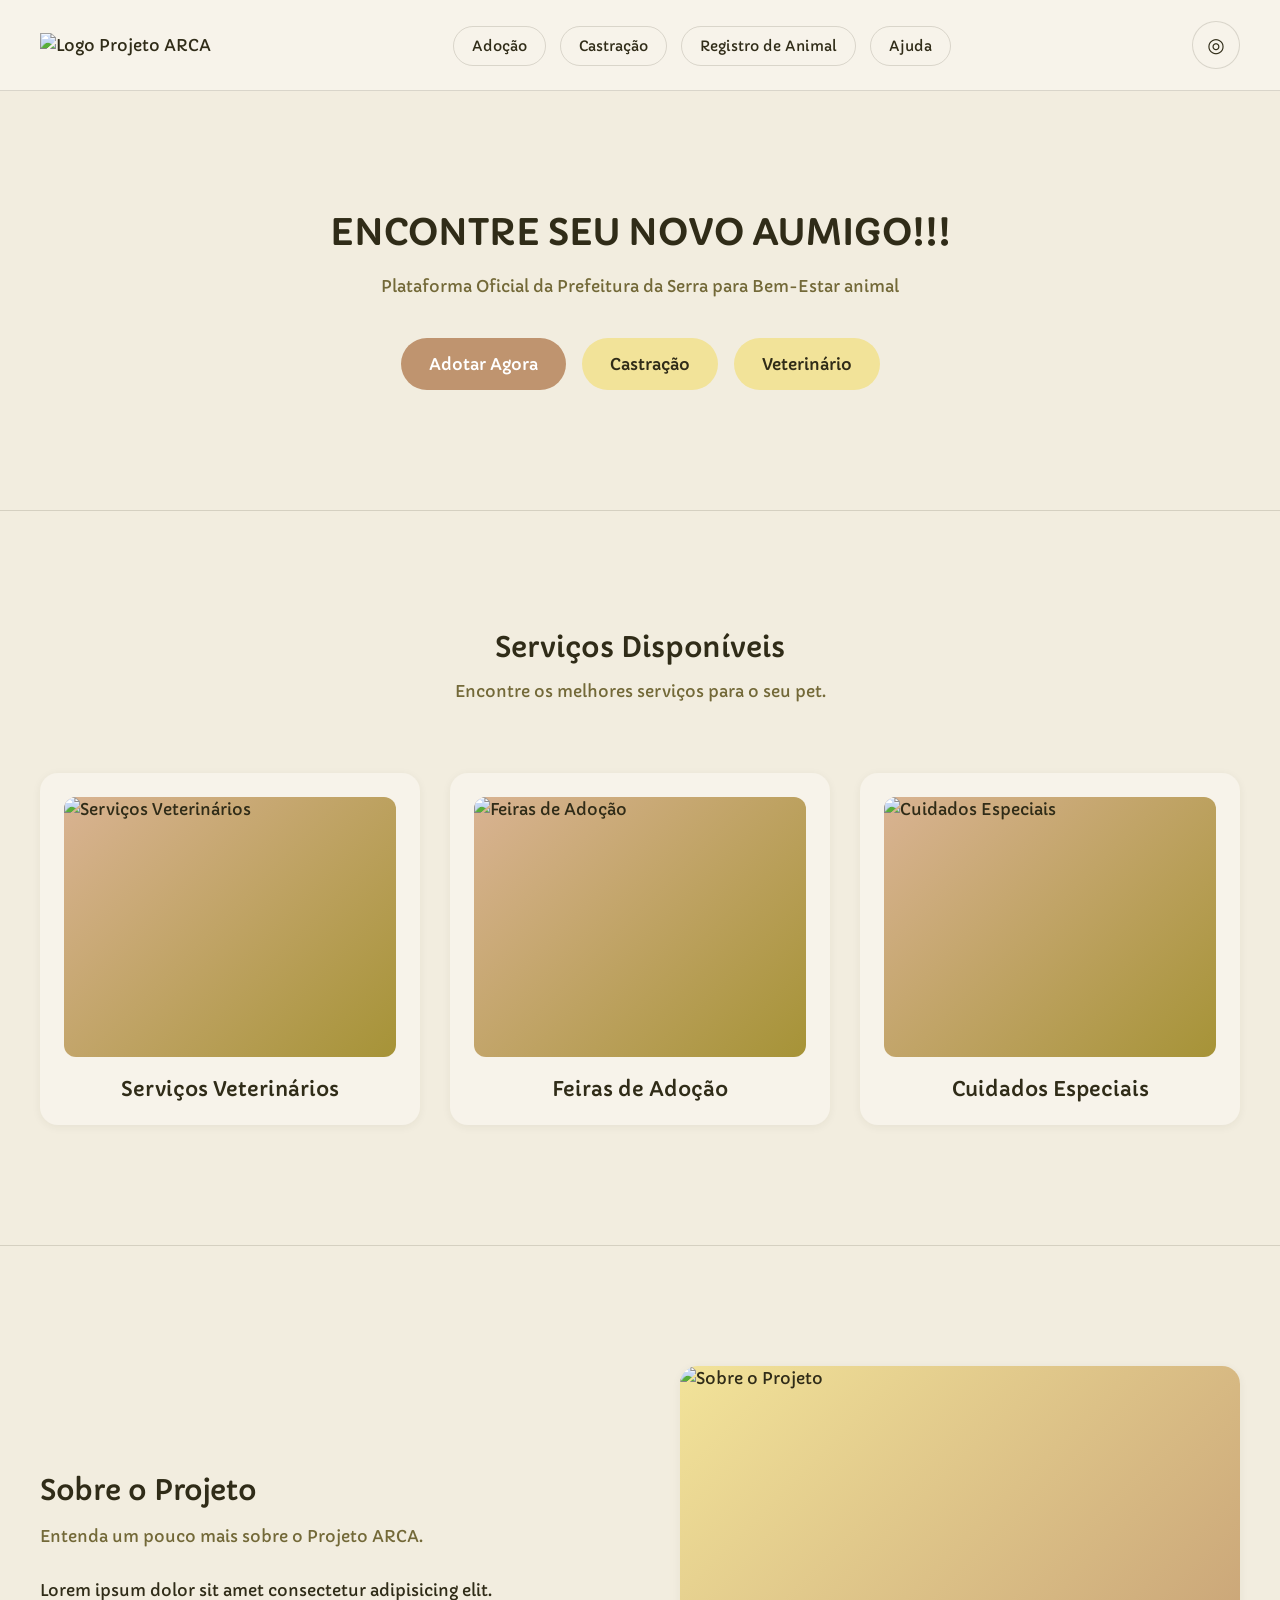
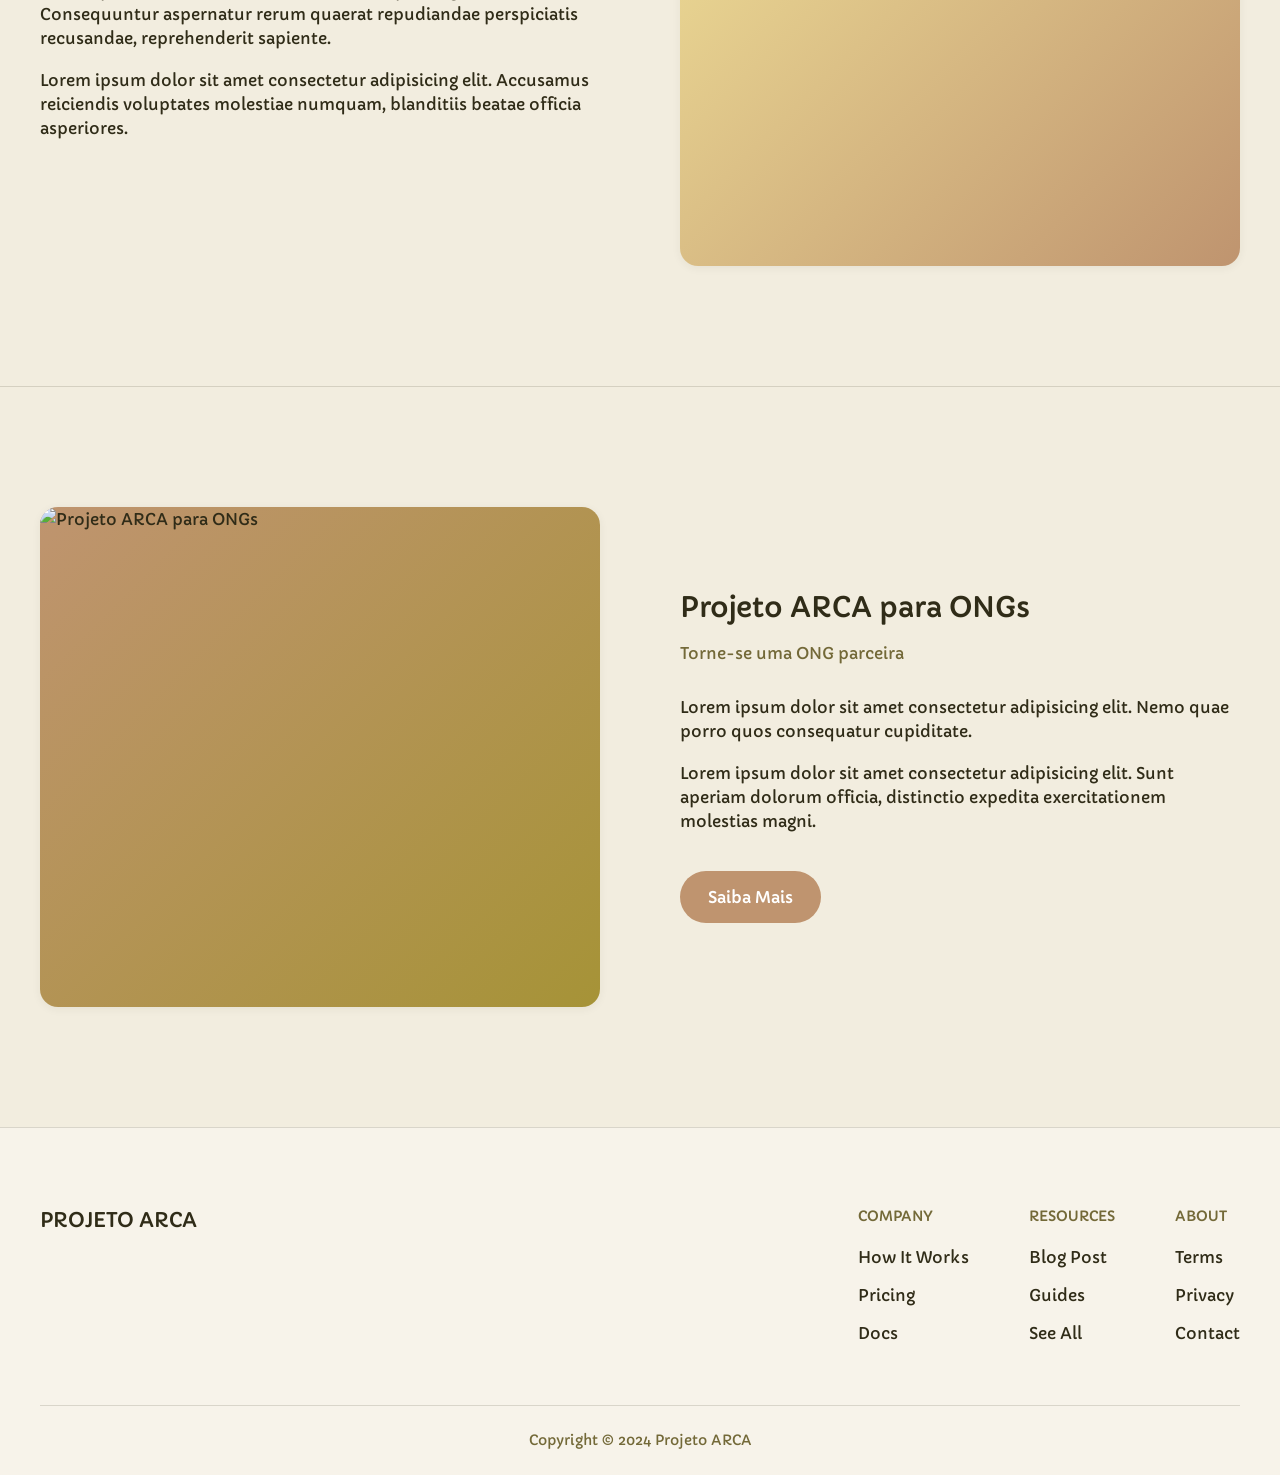
==== index.html @ 870c6969 "style: mudança na seção hero, alterando a altura e adicionando um baground-image." ====
<!DOCTYPE html> 
<html lang="pt-BR">
<head>
    <meta charset="UTF-8">
    <meta name="viewport" content="width=device-width, initial-scale=1.0">
    <title>Projeto ARCA</title>

    <!-- GLOBAL -->
    <link rel="stylesheet" href="style/colors.css">
    <link rel="stylesheet" href="style/fonts.css">
    <link rel="stylesheet" href="style/global.css">

    <!-- PAGES -->
    <link rel="stylesheet" href="style/pages/loader.css">
    <link rel="stylesheet" href="style/pages/home.css">

    <!-- COMPONENTS -->
    <link rel="stylesheet" href="style/components/header.css">
    <link rel="stylesheet" href="style/components/footer.css">
</head>
<body>

    <!-- LOADING -->
    <div id="loader">
        <h3 class="h2-loader">PROJETO ARCA</h3>
    </div>

    <!-- MAIN CONTENT -->
    <div id="home-content" style="display: none;">

        <header class="header">
            <div class="container">

                <div class="header-content">

                    <a href="#" class="header-logo">
                        <img src="https://picsum.photos/300/200" alt="Logo Projeto ARCA">
                    </a>

                    <nav class="header-nav">
                        <ul>
                            <li><a href="#">Adoção</a></li>
                            <li><a href="#">Castração</a></li>
                            <li><a href="./pages/register.html">Registro de Animal</a></li>
                            <li><a href="#">Ajuda</a></li>
                        </ul>
                    </nav>

                    <button class="header-profile">
                        <span>◎</span>
                    </button>

                </div>

            </div>
        </header>

        <section class="hero-section">
            <div class="container">

                <div class="hero-content">

                    <h1>ENCONTRE SEU NOVO AUMIGO!!!</h1>

                    <p>
                        Plataforma Oficial da Prefeitura da Serra para Bem-Estar animal
                    </p>

                    <div class="hero-buttons">
                        <button class="btn">
                            Adotar Agora
                        </button>

                        <button class="btn btn-secondary">
                            Castração
                        </button>

                        <button class="btn btn-secondary">
                            Veterinário
                        </button>
                    </div>

                </div>

            </div>
        </section>

        <section class="services-section">
            <div class="container">

                <div class="section-title">
                    <h2>Serviços Disponíveis</h2>
                    <p>Encontre os melhores serviços para o seu pet.</p>
                </div>

                <div class="services-grid">

                    <article class="service-card">
                        <img class="service-image" src="https://picsum.photos/200/300" alt="Serviços Veterinários">
                        <h3>Serviços Veterinários</h3>
                    </article>

                    <article class="service-card">
                        <img class="service-image" src="https://picsum.photos/200/300" alt="Feiras de Adoção">
                        <h3>Feiras de Adoção</h3>
                    </article>

                    <article class="service-card">
                        <img class="service-image" src="https://picsum.photos/200/300" alt="Cuidados Especiais">
                        <h3>Cuidados Especiais</h3>
                    </article>

                </div>

            </div>
        </section>

        <section class="about-section">
            <div class="container">

                <div class="about-content">

                    <div class="about-text">
                        <h2>Sobre o Projeto</h2>

                        <p class="text-muted">
                            Entenda um pouco mais sobre o Projeto ARCA.
                        </p>

                        <p>
                            Lorem ipsum dolor sit amet consectetur adipisicing elit.
                            Consequuntur aspernatur rerum quaerat repudiandae
                            perspiciatis recusandae, reprehenderit sapiente.
                        </p>

                        <p>
                            Lorem ipsum dolor sit amet consectetur adipisicing elit.
                            Accusamus reiciendis voluptates molestiae numquam,
                            blanditiis beatae officia asperiores.
                        </p>
                    </div>

                    <img class="about-image" src="https://picsum.photos/200/300" alt="Sobre o Projeto">

                </div>

            </div>
        </section>

        <section class="ong-section">
            <div class="container">

                <div class="ong-content">

                    <img class="ong-image" src="https://picsum.photos/200/300" alt="Projeto ARCA para ONGs">

                    <div class="ong-text">

                        <h2>Projeto ARCA para ONGs</h2>

                        <p class="text-muted">
                            Torne-se uma ONG parceira
                        </p>

                        <p>
                            Lorem ipsum dolor sit amet consectetur adipisicing elit.
                            Nemo quae porro quos consequatur cupiditate.
                        </p>

                        <p>
                            Lorem ipsum dolor sit amet consectetur adipisicing elit.
                            Sunt aperiam dolorum officia, distinctio expedita
                            exercitationem molestias magni.
                        </p>

                        <button class="btn">
                            Saiba Mais
                        </button>

                    </div>

                </div>

            </div>
        </section>

        <footer class="footer">
            <div class="container">

                <div class="footer-content">

                    <div class="footer-brand">
                        <h3>PROJETO ARCA</h3>
                    </div>

                    <div class="footer-links">

                        <div class="footer-column">
                            <h4>COMPANY</h4>

                            <ul>
                                <li><a href="#">How It Works</a></li>
                                <li><a href="#">Pricing</a></li>
                                <li><a href="#">Docs</a></li>
                            </ul>
                        </div>

                        <div class="footer-column">
                            <h4>RESOURCES</h4>

                            <ul>
                                <li><a href="#">Blog Post</a></li>
                                <li><a href="#">Guides</a></li>
                                <li><a href="#">See All</a></li>
                            </ul>
                        </div>

                        <div class="footer-column">
                            <h4>ABOUT</h4>

                            <ul>
                                <li><a href="#">Terms</a></li>
                                <li><a href="#">Privacy</a></li>
                                <li><a href="#">Contact</a></li>
                            </ul>
                        </div>

                    </div>

                </div>

                <div class="footer-bottom">
                    <p>Copyright © 2024 Projeto ARCA</p>
                </div>

            </div>
        </footer>

    </div>

    <script src="script/components/loader.js"></script>

</body>
</html>
---- style/colors.css ----
:root {
    /* =========================
       PALETA PRINCIPAL
    ========================= */
    --color-bg: #F2EDDF;
    --color-surface: #F7F3EA;

    --color-text: #302C18;
    --color-text-muted: #736938;
    --color-text-subtle: #8E8452;

    --color-accent: #BF946F;
    --color-accent-light: #D9B392;
    --color-accent-dark: #9C7654;
    --color-accent-super-light: #f8f8f8;

    --color-stylization: #736938;
    --color-component: #F2E399;
    --color-confirm: #A69337;

    /* =========================
       BORDAS
    ========================= */
    --color-border: rgba(48, 44, 24, 0.15);
    --color-border-light: rgba(48, 44, 24, 0.08);

    /* =========================
       ESTADOS
    ========================= */
    --color-success: #81C784;
    --color-warning: #D6C46A;
    --color-error: #E57373;

    /* =========================
       OVERLAY
    ========================= */
    --color-overlay: rgba(0, 0, 0, 0.45);

    /* =========================
       SOMBRAS
    ========================= */
    --shadow-sm: 0 2px 10px rgba(48, 44, 24, 0.06);
    --shadow-md: 0 6px 20px rgba(48, 44, 24, 0.10);

    /* =========================
       RADIUS
    ========================= */
    --radius-sm: 8px;
    --radius-md: 12px;
    --radius-lg: 18px;
    --radius-full: 999px;
}
---- style/fonts.css ----
/* =========================
   IMPORTAÇÃO DE FONTES
========================= */
@import url('https://fonts.googleapis.com/css2?family=Capriola&display=swap');

/* =========================
   VARIÁVEIS DE FONTE
========================= */
:root {
    --font-primary: 'Capriola', system-ui, -apple-system, sans-serif;

    --font-size-xs: 12px;
    --font-size-sm: 14px;
    --font-size-md: 16px;
    --font-size-lg: 20px;
    --font-size-xl: 28px;
    --font-size-xxl: 36px;

    --font-weight-regular: 400;
    --font-weight-medium: 500;
    --font-weight-bold: 600;

    --line-height-base: 1.5;
    --line-height-tight: 1.2;
}

/* =========================
   BASE
========================= */
body {
    font-family: var(--font-primary);
    font-size: var(--font-size-md);
    line-height: var(--line-height-base);
    color: var(--color-text);
}

/* =========================
   HEADINGS
========================= */
h1,
h2,
h3,
h4,
h5,
h6 {
    line-height: var(--line-height-tight);
    color: var(--color-text);
}

h1 {
    font-size: var(--font-size-xxl);
    font-weight: var(--font-weight-bold);
}

h2 {
    font-size: var(--font-size-xl);
    font-weight: var(--font-weight-medium);
}

h3 {
    font-size: var(--font-size-lg);
    font-weight: var(--font-weight-medium);
}

h4,
h5,
h6 {
    font-size: var(--font-size-md);
    font-weight: var(--font-weight-medium);
}

/* =========================
   TEXTO
========================= */
p {
    font-size: var(--font-size-md);
    color: var(--color-text);
}

small {
    font-size: var(--font-size-xs);
    color: var(--color-text-muted);
}

/* =========================
   UTILITÁRIOS
========================= */
.text-xs {
    font-size: var(--font-size-xs);
}

.text-sm {
    font-size: var(--font-size-sm);
}

.text-md {
    font-size: var(--font-size-md);
}

.text-lg {
    font-size: var(--font-size-lg);
}

.text-xl {
    font-size: var(--font-size-xl);
}

.text-xxl {
    font-size: var(--font-size-xxl);
}

.text-regular {
    font-weight: var(--font-weight-regular);
}

.text-medium {
    font-weight: var(--font-weight-medium);
}

.text-bold {
    font-weight: var(--font-weight-bold);
}

.text-center {
    text-align: center;
}

.text-muted {
    color: var(--color-text-muted);
}

.text-accent {
    color: var(--color-accent);
}
---- style/global.css ----
/* =========================
   RESET BÁSICO
========================= */
*,
*::before,
*::after {
    box-sizing: border-box;
    margin: 0;
    padding: 0;
}

/* =========================
   HTML / BODY
========================= */
html,
body {
    height: 100%;
    scroll-behavior: smooth;
}

body {
    line-height: var(--line-height-base);
    font-family: var(--font-primary);
    font-size: var(--font-size-md);
    font-weight: var(--font-weight-regular);

    -webkit-font-smoothing: antialiased;
    text-rendering: optimizeLegibility;

    background-color: var(--color-bg);
    color: var(--color-text);
}

/* =========================
   CONTAINER
========================= */
.container {
    width: 100%;
    max-width: 1440px;
    margin: 0 auto;
    padding: 0 40px;
}

/* =========================
   MÍDIA
========================= */
img,
picture,
video,
canvas,
svg {
    display: block;
    max-width: 100%;
}

/* =========================
   FORMULÁRIOS
========================= */
input,
button,
textarea,
select {
    font: inherit;
}

input,
textarea,
select {
    width: 100%;
    padding: 14px 18px;

    border: 1px solid var(--color-border);
    border-radius: 12px;

    background-color: var(--color-surface);
    color: var(--color-text);

    transition:
        border-color .2s ease,
        box-shadow .2s ease,
        background-color .2s ease;
}

input::placeholder,
textarea::placeholder {
    color: var(--color-text-subtle);
}

input:focus,
textarea:focus,
select:focus {
    border-color: var(--color-accent);
    box-shadow: 0 0 0 4px rgba(191, 148, 111, 0.15);
}

button {
    cursor: pointer;
    border: none;

    transition:
        transform .2s ease,
        opacity .2s ease,
        background-color .2s ease;
}

button:hover {
    opacity: .92;
}

button:active {
    transform: scale(.98);
}

/* =========================
   LINKS
========================= */
a {
    text-decoration: none;
    color: inherit;
}

/* =========================
   LISTAS
========================= */
ul,
ol {
    list-style: none;
}

/* =========================
   TABELAS
========================= */
table {
    border-collapse: collapse;
    border-spacing: 0;
}

/* =========================
   ACESSIBILIDADE
========================= */
:focus {
    outline: none;
}

:focus-visible {
    outline: 2px solid var(--color-accent);
    outline-offset: 2px;
}

/* =========================
   BOTÕES GLOBAIS
========================= */
.btn {
    display: inline-flex;
    align-items: center;
    justify-content: center;

    padding: 14px 28px;

    border-radius: 999px;

    font-weight: var(--font-weight-medium);
    font-size: var(--font-size-md);

    background-color: var(--color-accent);
    color: #fff;
}

.btn-secondary {
    background-color: var(--color-component);
    color: var(--color-text);
}

/* =========================
   ALERTAS
========================= */
.alert {
    padding: 14px 18px;
    border-radius: 10px;

    font-size: var(--font-size-sm);
    border: 1px solid transparent;
}

.alert-success {
    background-color: rgba(129, 199, 132, 0.25);
    border-color: var(--color-success);
    color: var(--color-success);
}

.alert-warning {
    background-color: rgba(242, 227, 153, 0.3);
    border-color: var(--color-warning);
    color: #8f7a18;
}

.alert-error {
    background-color: rgba(229, 115, 115, 0.25);
    border-color: var(--color-error);
    color: var(--color-error);
}

/* =========================
   TABLET
========================= */
@media (max-width: 768px) {
    .container {
        padding: 0 20px;
    }

    body {
        font-size: var(--font-size-sm);
    }
}
---- style/pages/loader.css ----
/* tela inteira */
#loader {
  position: fixed;
  top: 0;
  left: 0;
  right: 0;
  bottom: 0;

  background: var(--color-bg);
  display: flex;
  justify-content: center;
  align-items: center;

  z-index: 9999;
  transition: opacity 1.5s ease;
}

#loader.hide {
  opacity: 0;
  pointer-events: none;
}
---- style/pages/home.css ----
/* =========================
   HOME PAGE
========================= */

/* HERO */
.hero-section {
    min-height: calc(40vh);

    display: flex;
    align-items: center;
    justify-content: center;

    padding: 120px 0;

    border-bottom: 1px solid var(--color-border);

    background-image: url(https://picsum.photos/200/300);
}

.hero-content {
    text-align: center;

    max-width: 800px;

    margin: 0 auto;
}

.hero-content h1 {
    margin-bottom: 20px;
}

.hero-content p {
    margin-bottom: 40px;

    color: var(--color-text-muted);
}

.hero-buttons {
    display: flex;
    align-items: center;
    justify-content: center;
    gap: 16px;

    flex-wrap: wrap;
}

/* SECTION TITLE */
.section-title {
    text-align: center;

    margin-bottom: 70px;
}

.section-title h2 {
    margin-bottom: 14px;
}

.section-title p {
    color: var(--color-text-muted);
}

/* SERVICES */
.services-section {
    padding: 120px 0;

    border-bottom: 1px solid var(--color-border);
}

.services-grid {
    display: grid;
    grid-template-columns: repeat(3, 1fr);
    gap: 30px;
}

.service-card {
    padding: 24px;

    border-radius: var(--radius-lg);

    background-color: var(--color-surface);

    box-shadow: var(--shadow-sm);

    transition:
        transform .3s ease,
        box-shadow .3s ease;
}

.service-card:hover {
    transform: translateY(-5px);
    box-shadow: var(--shadow-md);
}

.service-image {
    width: 100%;
    height: 260px;

    border-radius: var(--radius-md);

    margin-bottom: 20px;

    background:
        linear-gradient(
            135deg,
            var(--color-accent-light),
            var(--color-confirm)
        );
}

.service-card h3 {
    text-align: center;
}

/* ABOUT */
.about-section {
    padding: 120px 0;

    border-bottom: 1px solid var(--color-border);
}

.about-content {
    display: grid;
    grid-template-columns: 1fr 1fr;
    gap: 80px;

    align-items: center;
}

.about-text h2 {
    margin-bottom: 16px;
}

.about-text .text-muted {
    margin-bottom: 30px;
}

.about-text p {
    margin-bottom: 18px;
}

.about-image {
    width: 100%;
    height: 500px;

    border-radius: var(--radius-lg);

    background:
        linear-gradient(
            135deg,
            var(--color-component),
            var(--color-accent)
        );

    box-shadow: var(--shadow-sm);
}

/* ONG */
.ong-section {
    padding: 120px 0;
}

.ong-content {
    display: grid;
    grid-template-columns: 1fr 1fr;
    gap: 80px;

    align-items: center;
}

.ong-image {
    width: 100%;
    height: 500px;

    border-radius: var(--radius-lg);

    background:
        linear-gradient(
            135deg,
            var(--color-accent),
            var(--color-confirm)
        );

    box-shadow: var(--shadow-sm);
}

.ong-text h2 {
    margin-bottom: 16px;
}

.ong-text .text-muted {
    margin-bottom: 30px;
}

.ong-text p {
    margin-bottom: 18px;
}

.ong-text .btn {
    margin-top: 20px;
}

/* TABLET */
@media (max-width: 992px) {

    .services-grid {
        grid-template-columns: 1fr;
    }

    .about-content,
    .ong-content {
        grid-template-columns: 1fr;
    }

}

/* MOBILE */
@media (max-width: 768px) {

    .hero-section,
    .services-section,
    .about-section,
    .ong-section {
        padding: 80px 0;
    }

    .hero-content h1 {
        font-size: 42px;
    }

    .about-content,
    .ong-content {
        gap: 40px;
    }

    .about-image,
    .ong-image {
        height: 320px;
    }

}
---- style/components/header.css ----
/* =========================
   HEADER
========================= */
.header {
    width: 100%;

    position: sticky;
    top: 0;
    z-index: 1000;

    background-color: var(--color-surface);

    backdrop-filter: blur(12px);

    border-bottom: 1px solid var(--color-border);
}

.header-content {
    height: 90px;

    display: flex;
    align-items: center;
    justify-content: space-between;

    gap: 20px;
}

/* LOGO */
.header-logo {
    display: flex;
    align-items: center;

    flex-shrink: 0;
}

.header-logo img {
    max-height: 60px;
    width: auto;

    display: block;

    object-fit: contain;
}

/* NAV */
.header-nav ul {
    display: flex;
    align-items: center;
    gap: 14px;

    list-style: none;
}

.header-nav a {
    padding: 10px 18px;

    border-radius: var(--radius-full);

    background-color: var(--color-surface);

    border: 1px solid var(--color-border);

    font-size: var(--font-size-sm);

    text-decoration: none;

    color: var(--color-text);

    transition:
        background-color .2s ease,
        border-color .2s ease,
        transform .2s ease;
}

.header-nav a:hover {
    background-color: var(--color-component);

    border-color: transparent;

    transform: translateY(-1px);
}

/* PROFILE */
.header-profile {
    width: 48px;
    height: 48px;

    display: flex;
    align-items: center;
    justify-content: center;

    border-radius: 50%;

    background-color: var(--color-surface);

    border: 1px solid var(--color-border);

    color: var(--color-text);

    font-size: 20px;

    cursor: pointer;

    transition:
        background-color .2s ease,
        border-color .2s ease,
        transform .2s ease;
}

.header-profile:hover {
    background-color: var(--color-component);

    border-color: transparent;

    transform: translateY(-1px);
}

/* MOBILE */
@media (max-width: 768px) {

    .header-content {
        height: auto;

        padding: 20px 0;

        flex-direction: column;
    }

    .header-logo img {
        max-height: 50px;
    }

    .header-nav ul {
        flex-wrap: wrap;

        justify-content: center;
    }
}
---- style/components/footer.css ----
/* =========================
   FOOTER
========================= */
.footer {
    padding-top: 80px;

    background-color: var(--color-surface);

    border-top: 1px solid var(--color-border);
}

.footer-content {
    display: flex;
    justify-content: space-between;
    gap: 60px;

    padding-bottom: 60px;
}

/* BRAND */
.footer-brand h3 {
    font-size: var(--font-size-lg);
}

/* LINKS */
.footer-links {
    display: flex;
    gap: 60px;
}

.footer-column h4 {
    margin-bottom: 20px;

    font-size: var(--font-size-sm);

    color: var(--color-text-muted);
}

.footer-column ul {
    display: flex;
    flex-direction: column;
    gap: 14px;
}

.footer-column a {
    transition: color .2s ease;
}

.footer-column a:hover {
    color: var(--color-accent);
}

/* BOTTOM */
.footer-bottom {
    padding: 24px 0;

    border-top: 1px solid var(--color-border);

    text-align: center;
}

.footer-bottom p {
    font-size: var(--font-size-sm);
    color: var(--color-text-muted);
}

/* MOBILE */
@media (max-width: 768px) {

    .footer-content {
        flex-direction: column;
    }

    .footer-links {
        flex-direction: column;
        gap: 40px;
    }

}
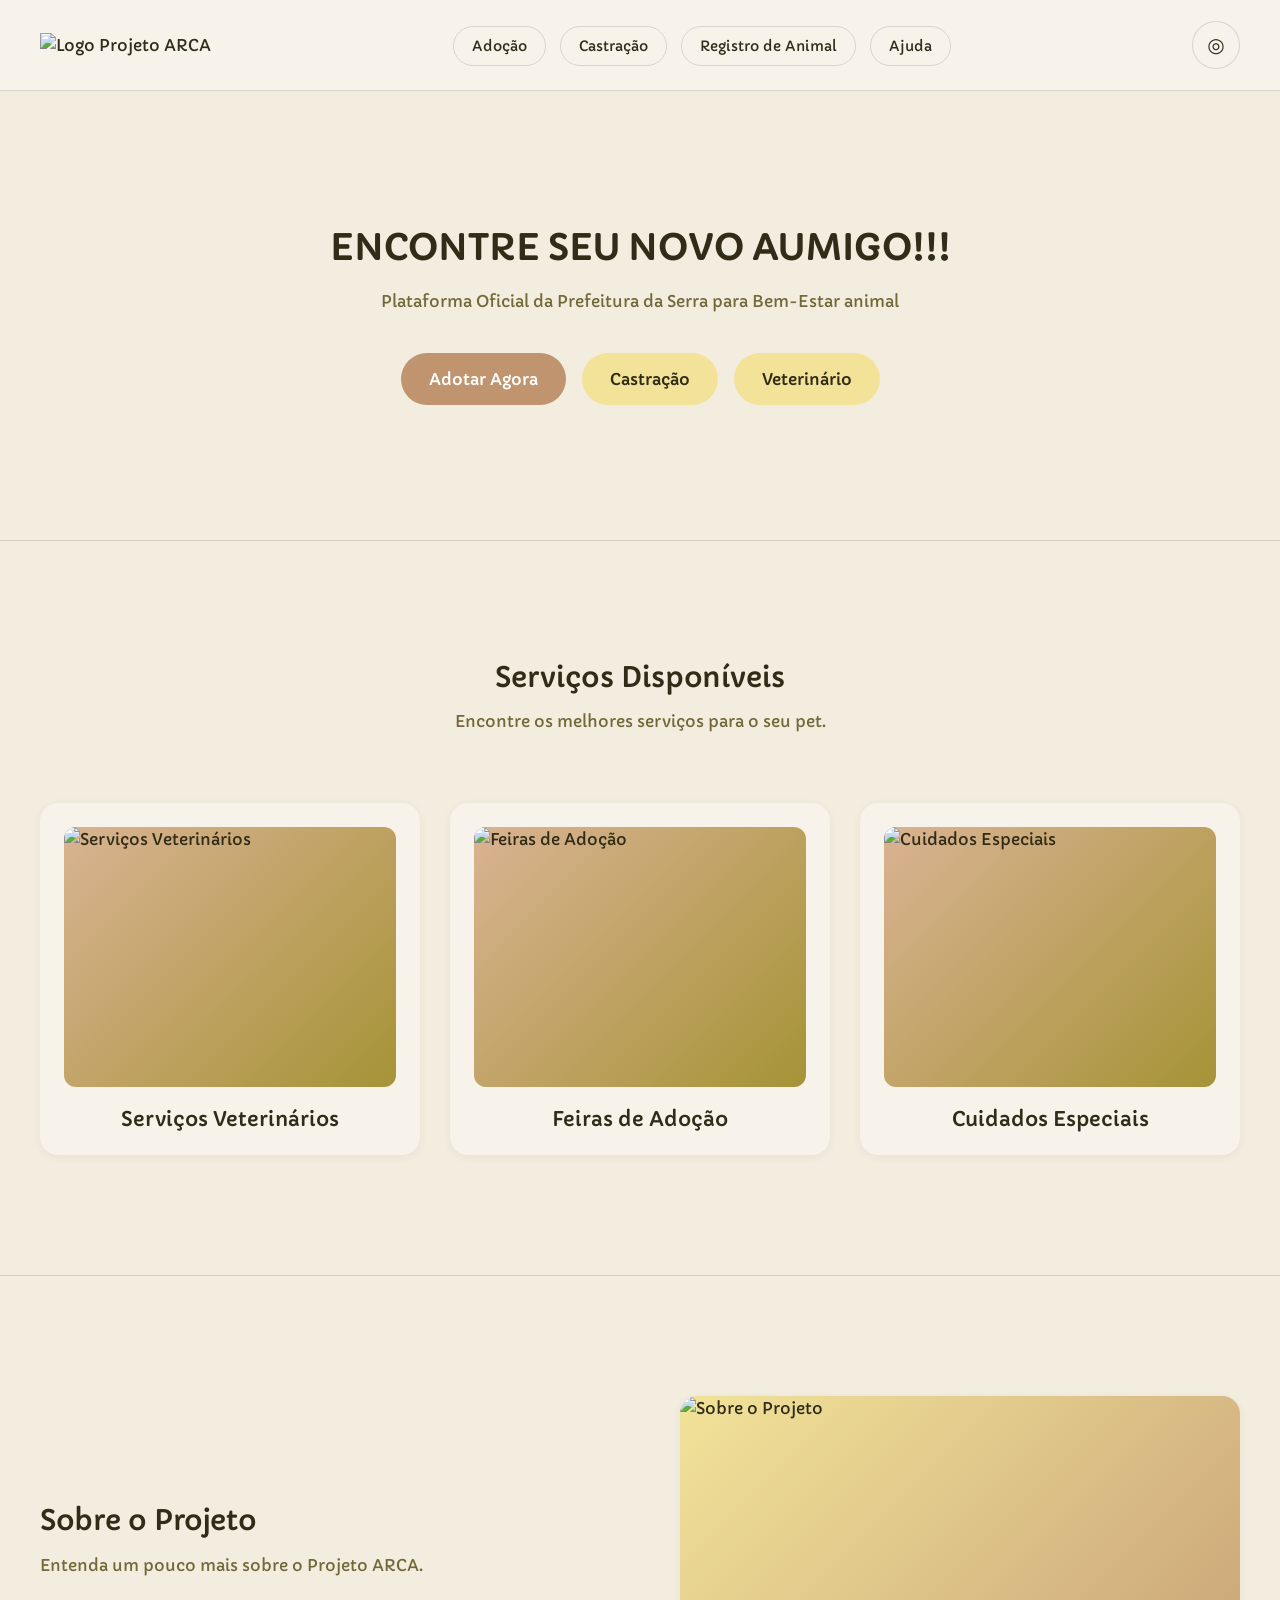
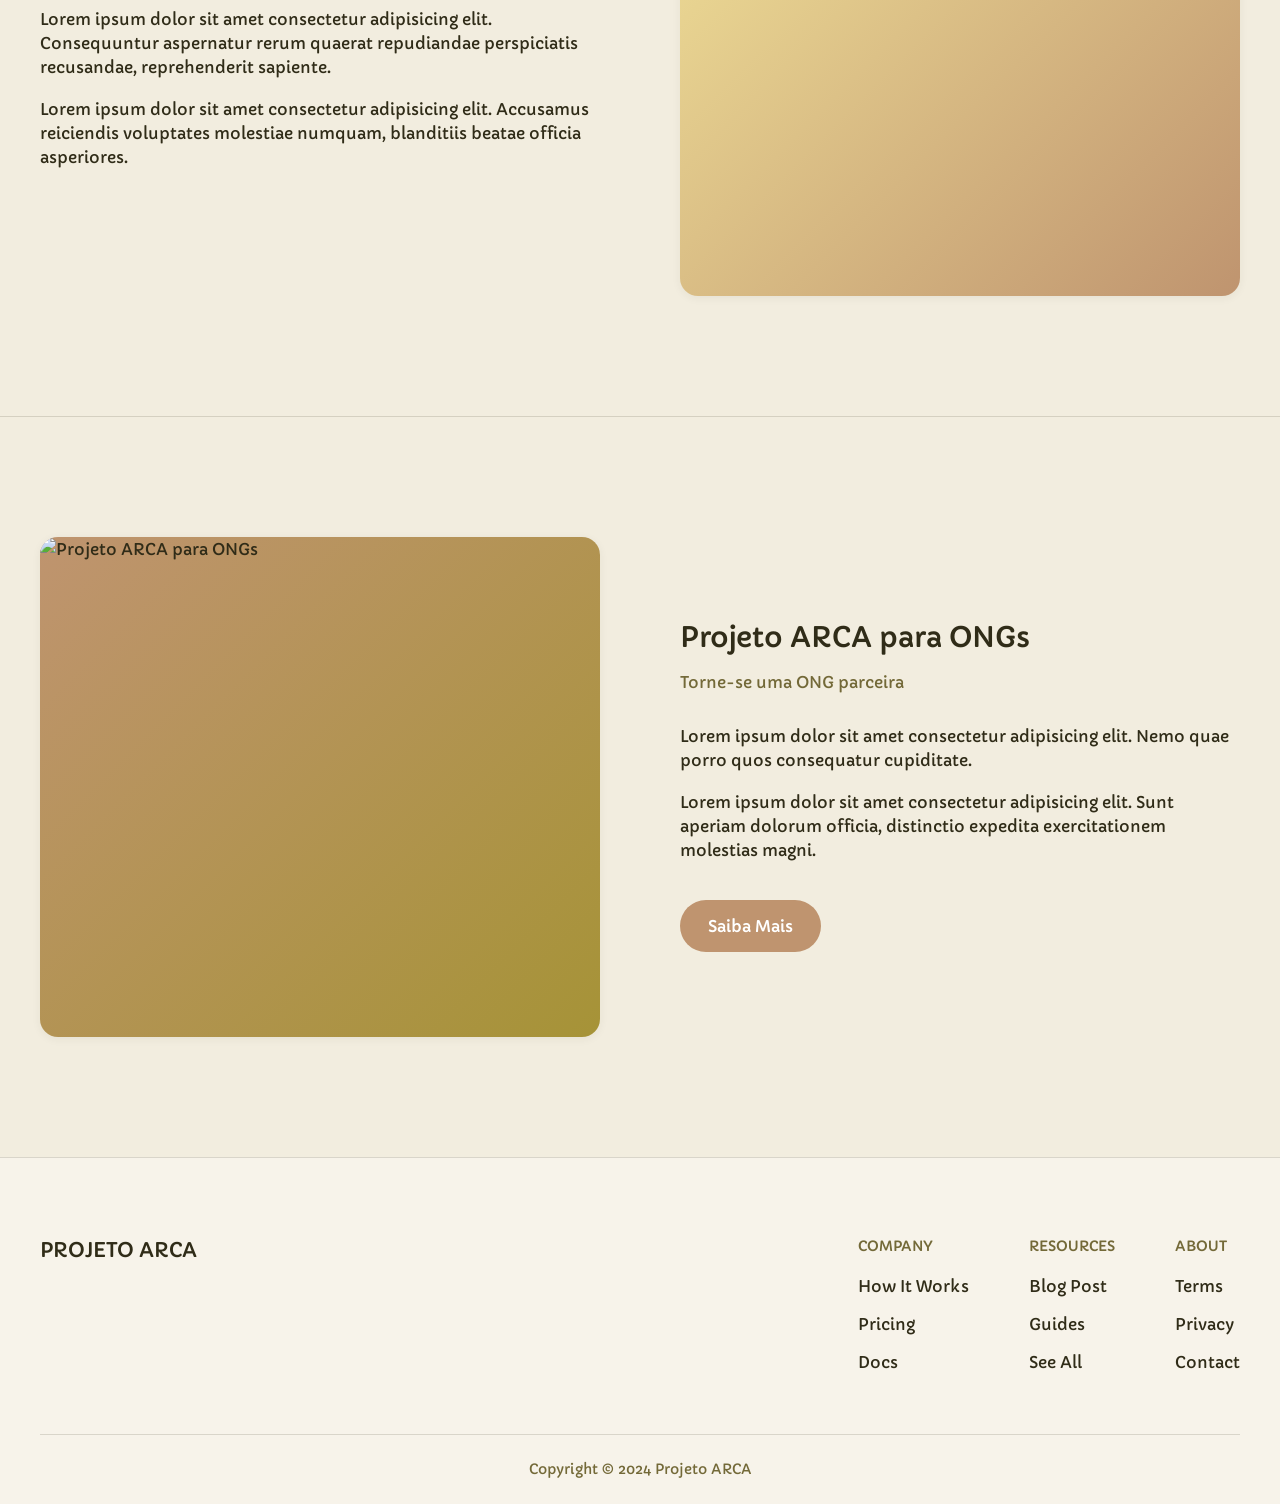
==== commit e20e2806: "feat: criação da página de agendamento de castração" ====
--- a/index.html
+++ b/index.html
@@ -28,6 +28,7 @@
     <!-- MAIN CONTENT -->
     <div id="home-content" style="display: none;">
 
+        <!-- HEADER -->
         <header class="header">
             <div class="container">
 
@@ -55,7 +56,10 @@
             </div>
         </header>
 
-        <section class="hero-section">
+        <!-- MAIN CONTENT -->
+        <main>
+
+            <section class="hero-section">
             <div class="container">
 
                 <div class="hero-content">
@@ -184,6 +188,9 @@
             </div>
         </section>
 
+        </main>
+
+        <!-- FOOTER -->
         <footer class="footer">
             <div class="container">
 
--- a/style/pages/home.css
+++ b/style/pages/home.css
@@ -4,7 +4,7 @@
 
 /* HERO */
 .hero-section {
-    min-height: calc(40vh);
+    min-height: calc(50vh);
 
     display: flex;
     align-items: center;
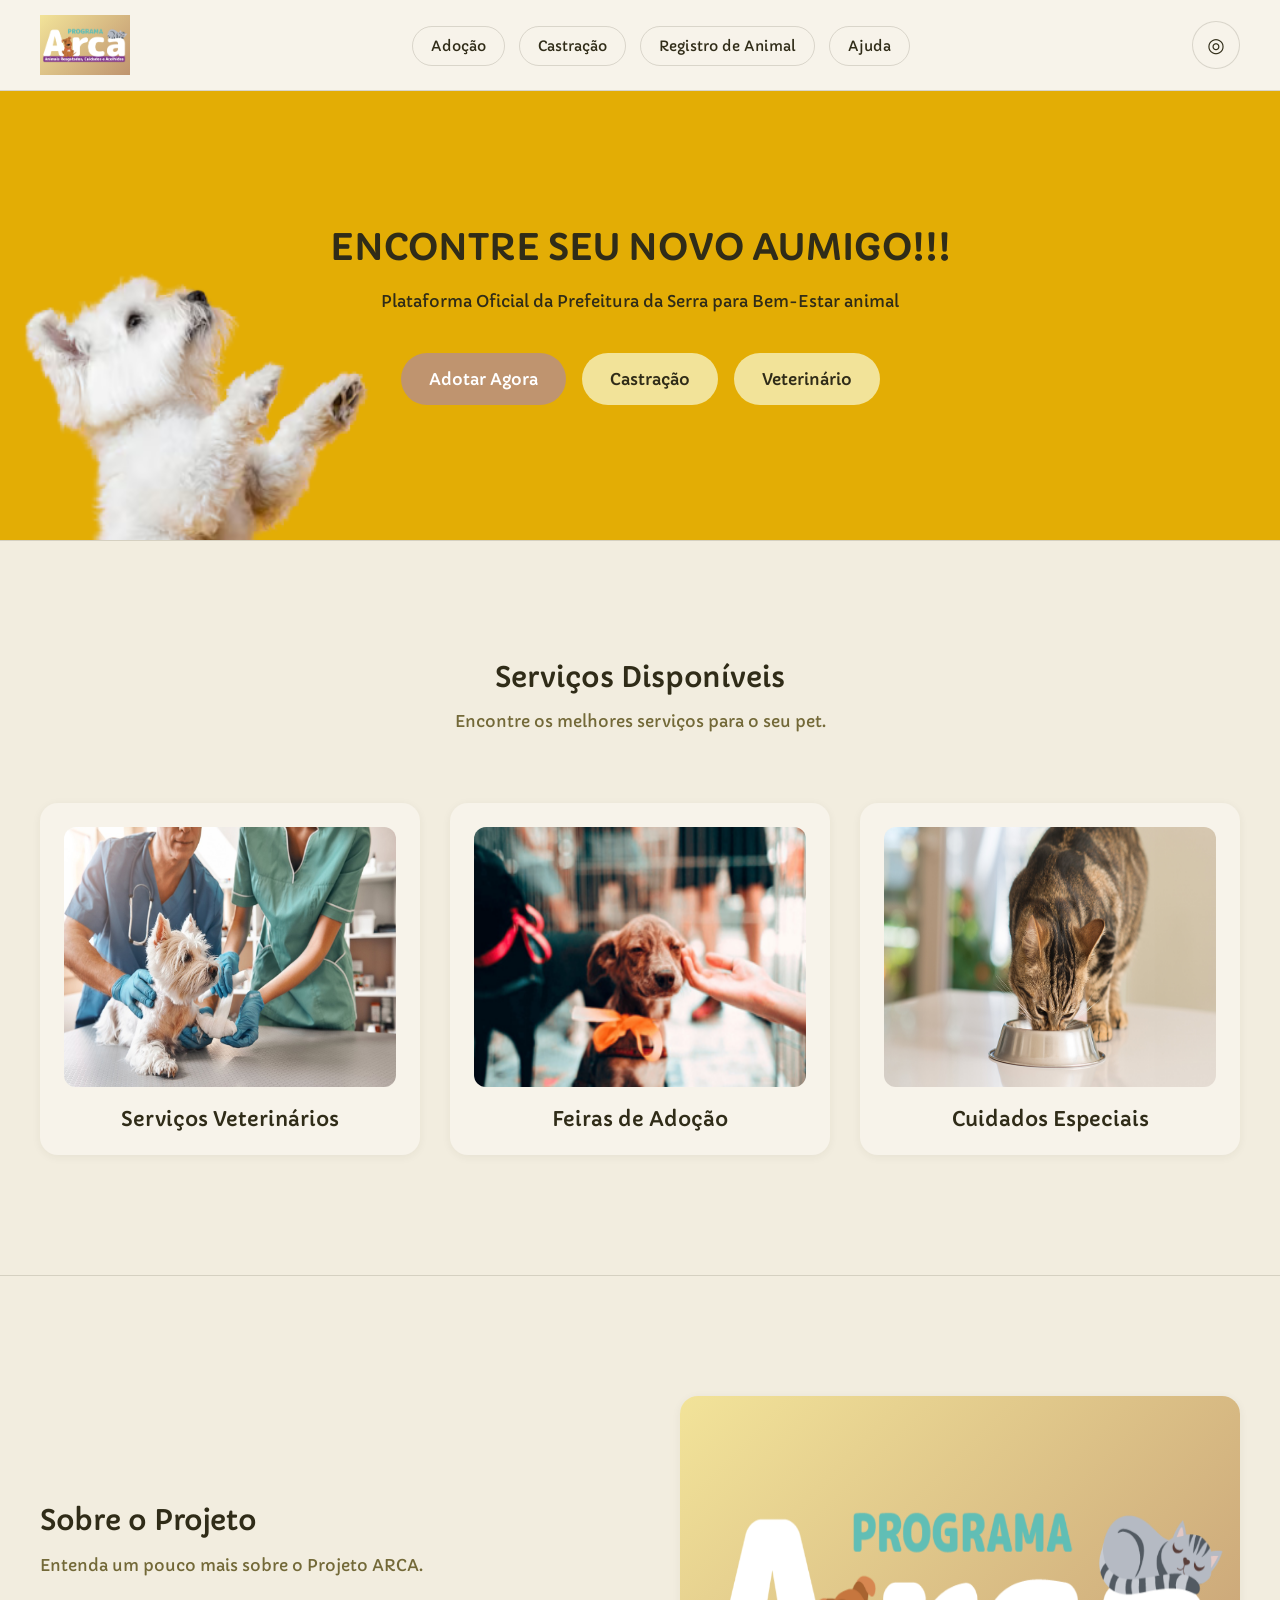
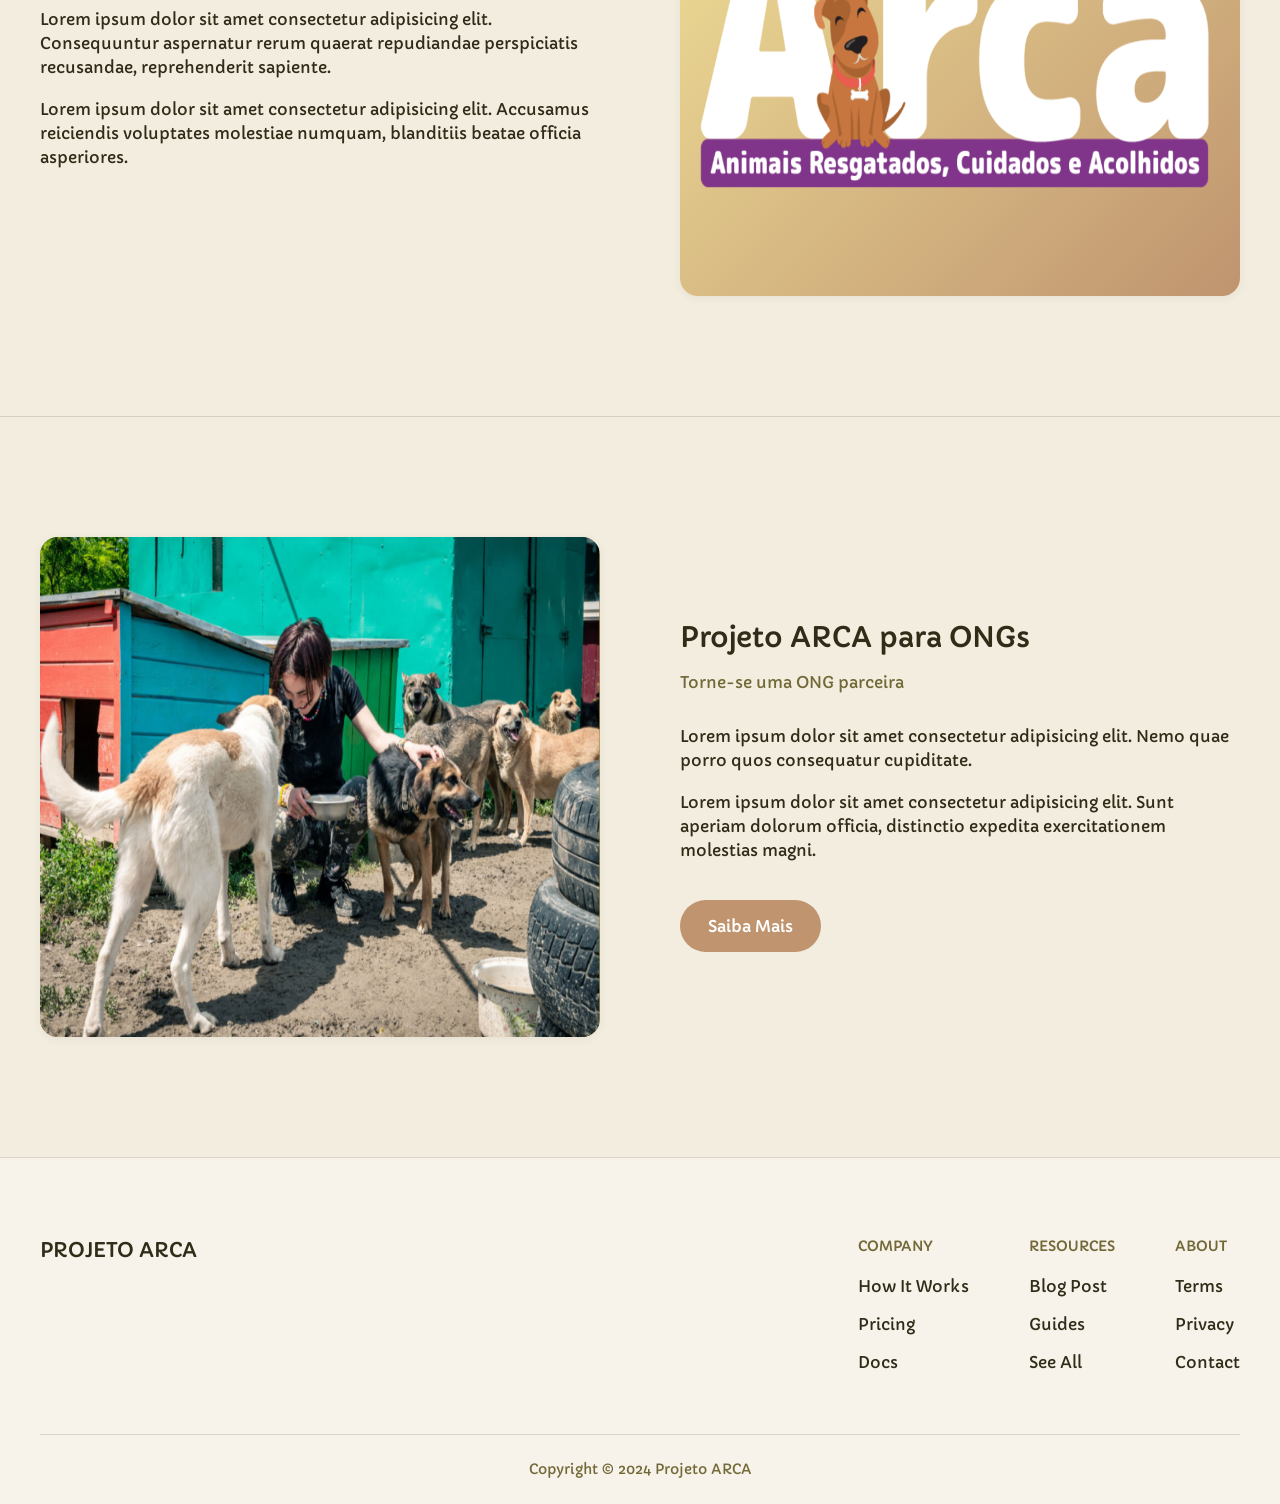
==== commit e8cf2219: "feat: adiciona imagens à página principal" ====
--- a/index.html
+++ b/index.html
@@ -34,22 +34,24 @@
 
                 <div class="header-content">
 
-                    <a href="#" class="header-logo">
-                        <img src="https://picsum.photos/300/200" alt="Logo Projeto ARCA">
+                    <a href="./" class="header-logo">
+                        <img src="./assets/img/arca-01.png" alt="Logo Projeto ARCA">
                     </a>
 
                     <nav class="header-nav">
                         <ul>
-                            <li><a href="#">Adoção</a></li>
-                            <li><a href="#">Castração</a></li>
+                            <li><a href="./pages/adoption.html">Adoção</a></li>
+                            <li><a href="./pages/castration.html">Castração</a></li>
                             <li><a href="./pages/register.html">Registro de Animal</a></li>
                             <li><a href="#">Ajuda</a></li>
                         </ul>
                     </nav>
 
-                    <button class="header-profile">
-                        <span>◎</span>
-                    </button>
+                    <a href="./pages/admin.html">
+                        <button class="header-profile">
+                            <span>◎</span>
+                        </button>
+                    </a>
 
                 </div>
 
@@ -100,17 +102,17 @@
                 <div class="services-grid">
 
                     <article class="service-card">
-                        <img class="service-image" src="https://picsum.photos/200/300" alt="Serviços Veterinários">
+                        <img class="service-image" src="./assets/img/dog-03.jpg" alt="Serviços Veterinários">
                         <h3>Serviços Veterinários</h3>
                     </article>
 
                     <article class="service-card">
-                        <img class="service-image" src="https://picsum.photos/200/300" alt="Feiras de Adoção">
+                        <img class="service-image" src="./assets/img/dog-02.png" alt="Feiras de Adoção">
                         <h3>Feiras de Adoção</h3>
                     </article>
 
                     <article class="service-card">
-                        <img class="service-image" src="https://picsum.photos/200/300" alt="Cuidados Especiais">
+                        <img class="service-image" src="./assets/img/cat-01.jpg" alt="Cuidados Especiais">
                         <h3>Cuidados Especiais</h3>
                     </article>
 
@@ -144,7 +146,7 @@
                         </p>
                     </div>
 
-                    <img class="about-image" src="https://picsum.photos/200/300" alt="Sobre o Projeto">
+                    <img class="about-image" src="./assets/img/arca-01.png" alt="Sobre o Projeto">
 
                 </div>
 
@@ -156,7 +158,7 @@
 
                 <div class="ong-content">
 
-                    <img class="ong-image" src="https://picsum.photos/200/300" alt="Projeto ARCA para ONGs">
+                    <img class="ong-image" src="./assets/img/arca-02.png" alt="Projeto ARCA para ONGs">
 
                     <div class="ong-text">
 
--- a/style/pages/home.css
+++ b/style/pages/home.css
@@ -14,7 +14,10 @@
 
     border-bottom: 1px solid var(--color-border);
 
-    background-image: url(https://picsum.photos/200/300);
+    background-image: url(./../../assets/img/dog-01.png);
+    background-size: cover;
+    background-position: bottom;
+    background-repeat: no-repeat;
 }
 
 .hero-content {
@@ -27,12 +30,13 @@
 
 .hero-content h1 {
     margin-bottom: 20px;
+
 }
 
 .hero-content p {
     margin-bottom: 40px;
 
-    color: var(--color-text-muted);
+    color: var(--color-text);
 }
 
 .hero-buttons {
--- a/style/components/header.css
+++ b/style/components/header.css
@@ -40,6 +40,13 @@
     display: block;
 
     object-fit: contain;
+
+    background:
+        linear-gradient(
+            135deg,
+            var(--color-component),
+            var(--color-accent)
+        );
 }
 
 /* NAV */
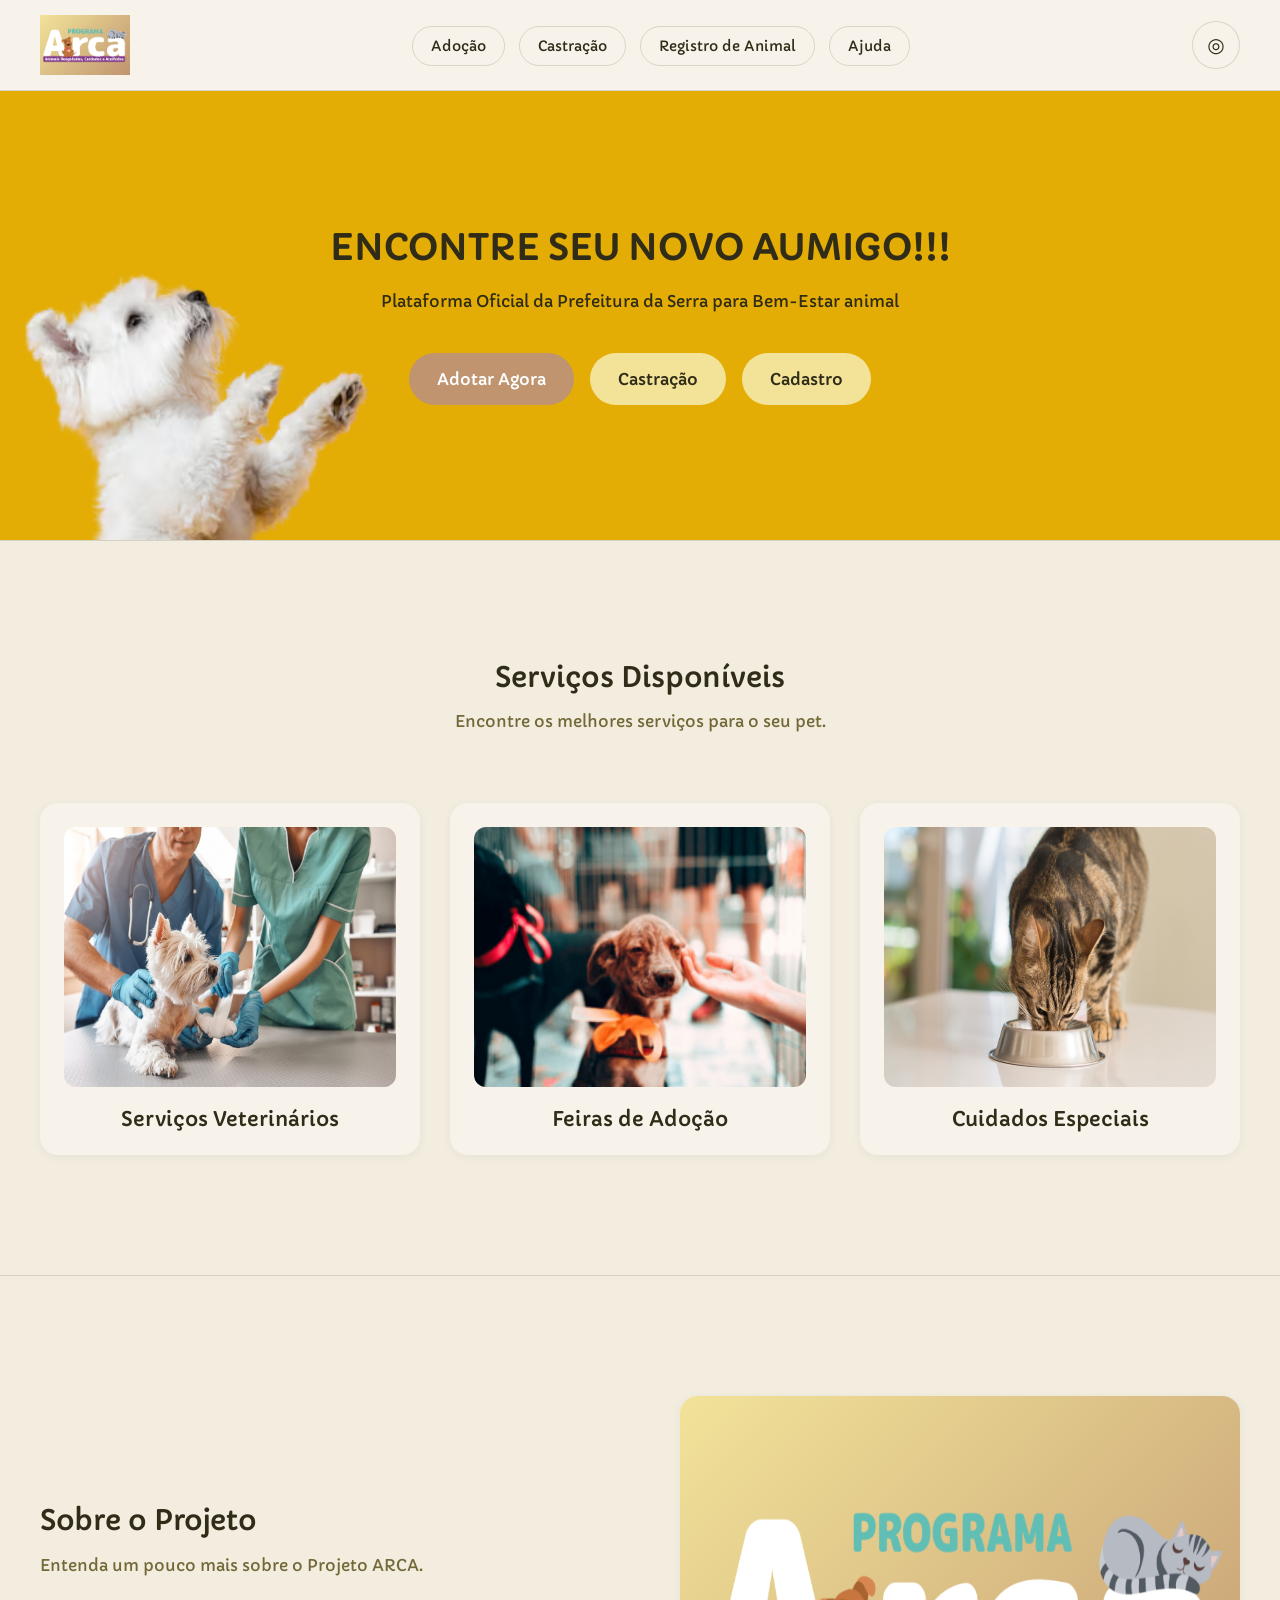
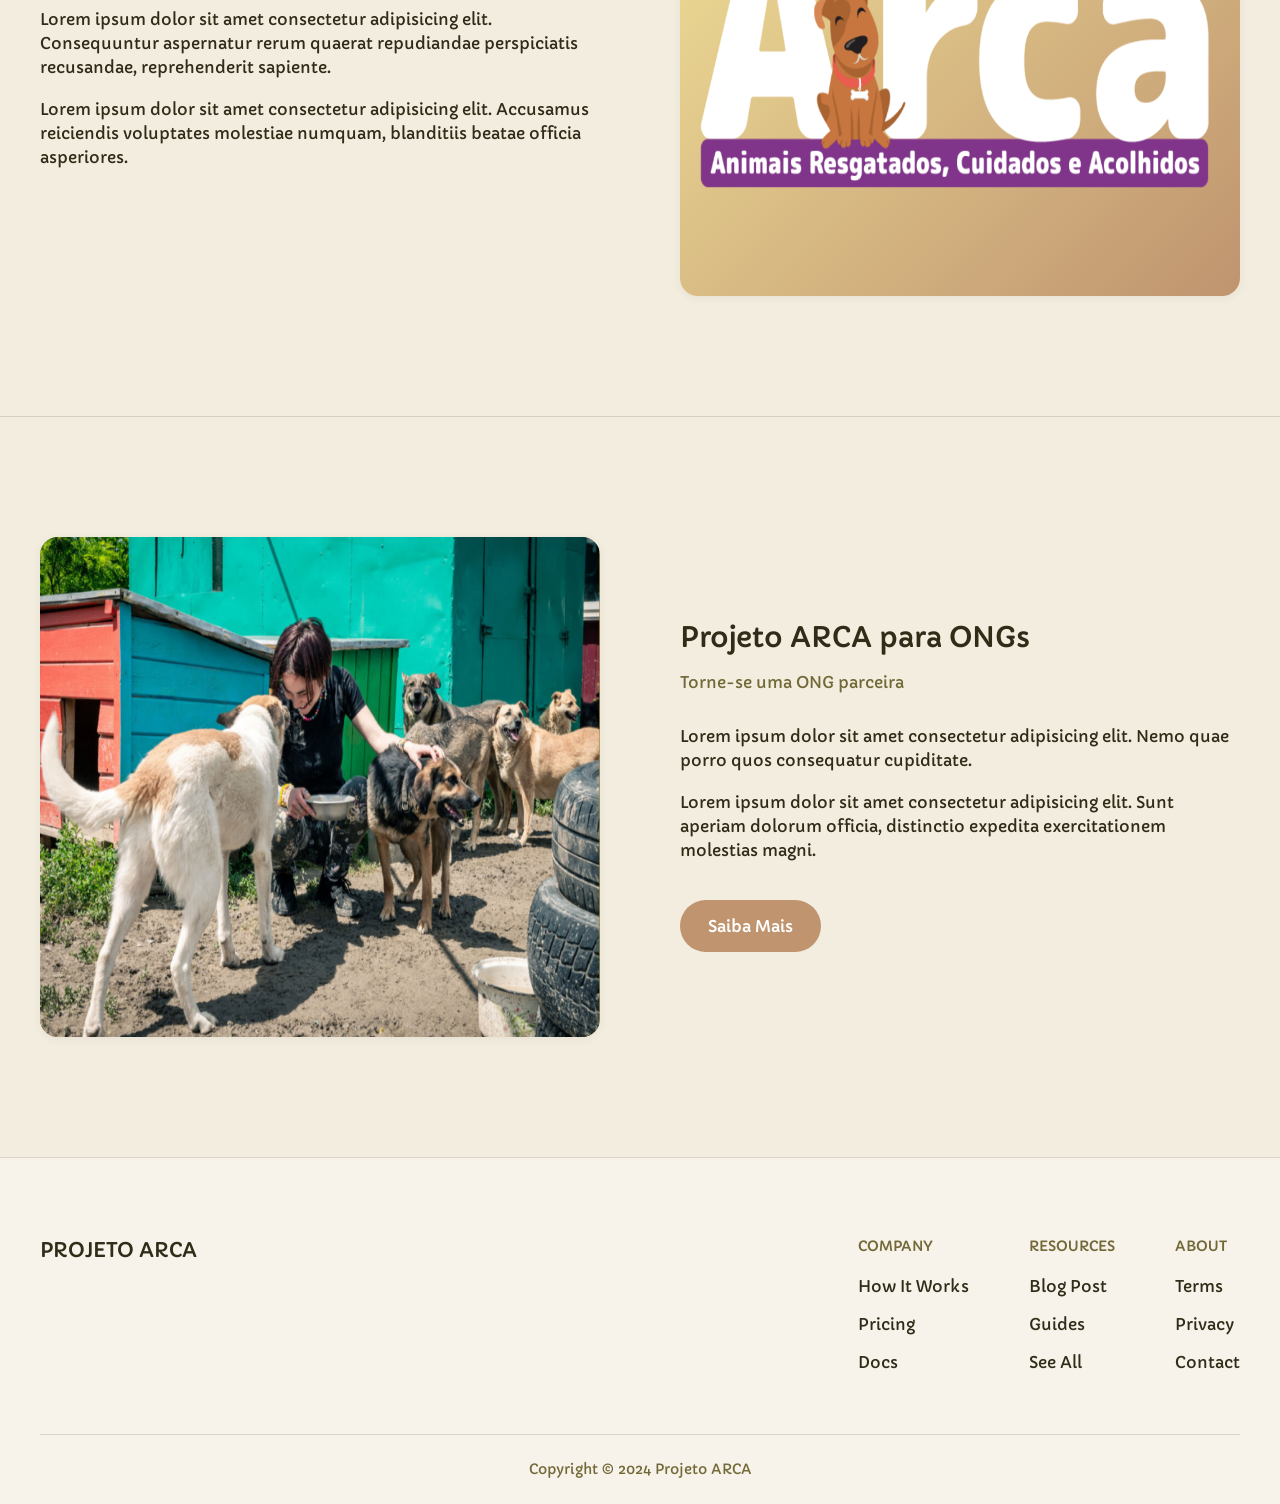
==== commit eb576d8e: "fix: ajustes em links corrompidos de botões na página principal" ====
--- a/index.html
+++ b/index.html
@@ -73,122 +73,130 @@
                     </p>
 
                     <div class="hero-buttons">
-                        <button class="btn">
-                            Adotar Agora
-                        </button>
-
-                        <button class="btn btn-secondary">
-                            Castração
-                        </button>
-
-                        <button class="btn btn-secondary">
-                            Veterinário
-                        </button>
+                        <a href="./pages/adoption.html">
+                           <button class="btn">
+                                Adotar Agora
+                            </button> 
+                        </a>
+
+                        <a href="./pages/castration.html">
+                            <button class="btn btn-secondary">
+                                Castração
+                            </button>
+                        </a>
+
+                        <a href="./pages/register.html"> 
+                            <button class="btn btn-secondary">
+                                Cadastro
+                            </button>
+                        </a>
                     </div>
 
                 </div>
 
             </div>
-        </section>
-
-        <section class="services-section">
-            <div class="container">
-
-                <div class="section-title">
-                    <h2>Serviços Disponíveis</h2>
-                    <p>Encontre os melhores serviços para o seu pet.</p>
-                </div>
-
-                <div class="services-grid">
-
-                    <article class="service-card">
-                        <img class="service-image" src="./assets/img/dog-03.jpg" alt="Serviços Veterinários">
-                        <h3>Serviços Veterinários</h3>
-                    </article>
-
-                    <article class="service-card">
-                        <img class="service-image" src="./assets/img/dog-02.png" alt="Feiras de Adoção">
-                        <h3>Feiras de Adoção</h3>
-                    </article>
-
-                    <article class="service-card">
-                        <img class="service-image" src="./assets/img/cat-01.jpg" alt="Cuidados Especiais">
-                        <h3>Cuidados Especiais</h3>
-                    </article>
-
-                </div>
-
-            </div>
-        </section>
-
-        <section class="about-section">
-            <div class="container">
-
-                <div class="about-content">
-
-                    <div class="about-text">
-                        <h2>Sobre o Projeto</h2>
-
-                        <p class="text-muted">
-                            Entenda um pouco mais sobre o Projeto ARCA.
-                        </p>
-
-                        <p>
-                            Lorem ipsum dolor sit amet consectetur adipisicing elit.
-                            Consequuntur aspernatur rerum quaerat repudiandae
-                            perspiciatis recusandae, reprehenderit sapiente.
-                        </p>
-
-                        <p>
-                            Lorem ipsum dolor sit amet consectetur adipisicing elit.
-                            Accusamus reiciendis voluptates molestiae numquam,
-                            blanditiis beatae officia asperiores.
-                        </p>
-                    </div>
-
-                    <img class="about-image" src="./assets/img/arca-01.png" alt="Sobre o Projeto">
-
-                </div>
-
-            </div>
-        </section>
-
-        <section class="ong-section">
-            <div class="container">
-
-                <div class="ong-content">
-
-                    <img class="ong-image" src="./assets/img/arca-02.png" alt="Projeto ARCA para ONGs">
-
-                    <div class="ong-text">
-
-                        <h2>Projeto ARCA para ONGs</h2>
-
-                        <p class="text-muted">
-                            Torne-se uma ONG parceira
-                        </p>
-
-                        <p>
-                            Lorem ipsum dolor sit amet consectetur adipisicing elit.
-                            Nemo quae porro quos consequatur cupiditate.
-                        </p>
-
-                        <p>
-                            Lorem ipsum dolor sit amet consectetur adipisicing elit.
-                            Sunt aperiam dolorum officia, distinctio expedita
-                            exercitationem molestias magni.
-                        </p>
-
-                        <button class="btn">
-                            Saiba Mais
-                        </button>
-
-                    </div>
-
-                </div>
-
-            </div>
-        </section>
+            </section>
+
+            <section class="services-section">
+                <div class="container">
+
+                    <div class="section-title">
+                        <h2>Serviços Disponíveis</h2>
+                        <p>Encontre os melhores serviços para o seu pet.</p>
+                    </div>
+
+                    <div class="services-grid">
+
+                        <article class="service-card">
+                            <img class="service-image" src="./assets/img/dog-03.jpg" alt="Serviços Veterinários">
+                            <h3>Serviços Veterinários</h3>
+                        </article>
+
+                        <article class="service-card">
+                            <img class="service-image" src="./assets/img/dog-02.png" alt="Feiras de Adoção">
+                            <h3>Feiras de Adoção</h3>
+                        </article>
+
+                        <article class="service-card">
+                            <img class="service-image" src="./assets/img/cat-01.jpg" alt="Cuidados Especiais">
+                            <h3>Cuidados Especiais</h3>
+                        </article>
+
+                    </div>
+
+                </div>
+            </section>
+
+            <section class="about-section">
+                <div class="container">
+
+                    <div class="about-content">
+
+                        <div class="about-text">
+                            <h2>Sobre o Projeto</h2>
+
+                            <p class="text-muted">
+                                Entenda um pouco mais sobre o Projeto ARCA.
+                            </p>
+
+                            <p>
+                                Lorem ipsum dolor sit amet consectetur adipisicing elit.
+                                Consequuntur aspernatur rerum quaerat repudiandae
+                                perspiciatis recusandae, reprehenderit sapiente.
+                            </p>
+
+                            <p>
+                                Lorem ipsum dolor sit amet consectetur adipisicing elit.
+                                Accusamus reiciendis voluptates molestiae numquam,
+                                blanditiis beatae officia asperiores.
+                            </p>
+                        </div>
+
+                        <img class="about-image" src="./assets/img/arca-01.png" alt="Sobre o Projeto">
+
+                    </div>
+
+                </div>
+            </section>
+
+            <section class="ong-section">
+                <div class="container">
+
+                    <div class="ong-content">
+
+                        <img class="ong-image" src="./assets/img/arca-02.png" alt="Projeto ARCA para ONGs">
+
+                        <div class="ong-text">
+
+                            <h2>Projeto ARCA para ONGs</h2>
+
+                            <p class="text-muted">
+                                Torne-se uma ONG parceira
+                            </p>
+
+                            <p>
+                                Lorem ipsum dolor sit amet consectetur adipisicing elit.
+                                Nemo quae porro quos consequatur cupiditate.
+                            </p>
+
+                            <p>
+                                Lorem ipsum dolor sit amet consectetur adipisicing elit.
+                                Sunt aperiam dolorum officia, distinctio expedita
+                                exercitationem molestias magni.
+                            </p>
+
+                            <a href="./pages/ngo.html">
+                                <button class="btn">
+                                    Saiba Mais
+                                </button>
+                            </a>
+
+                        </div>
+
+                    </div>
+
+                </div>
+            </section>
 
         </main>
 
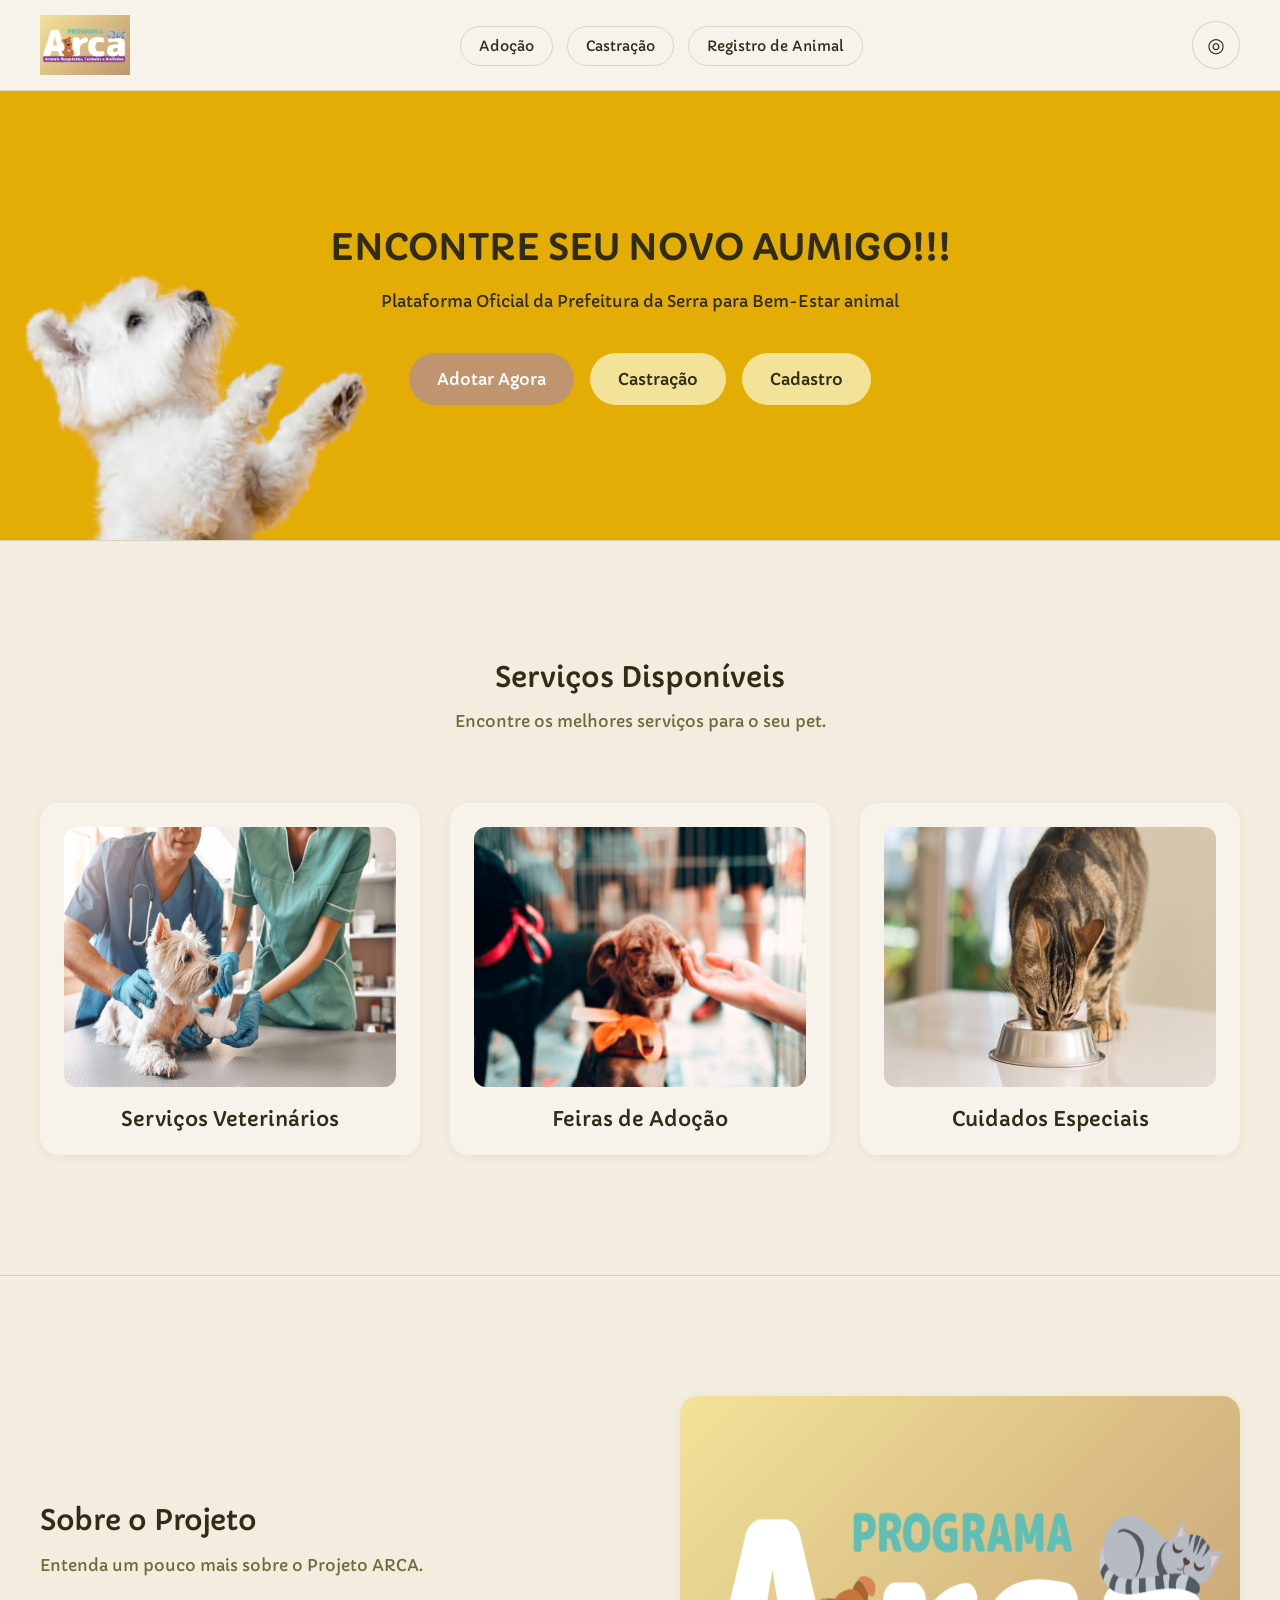
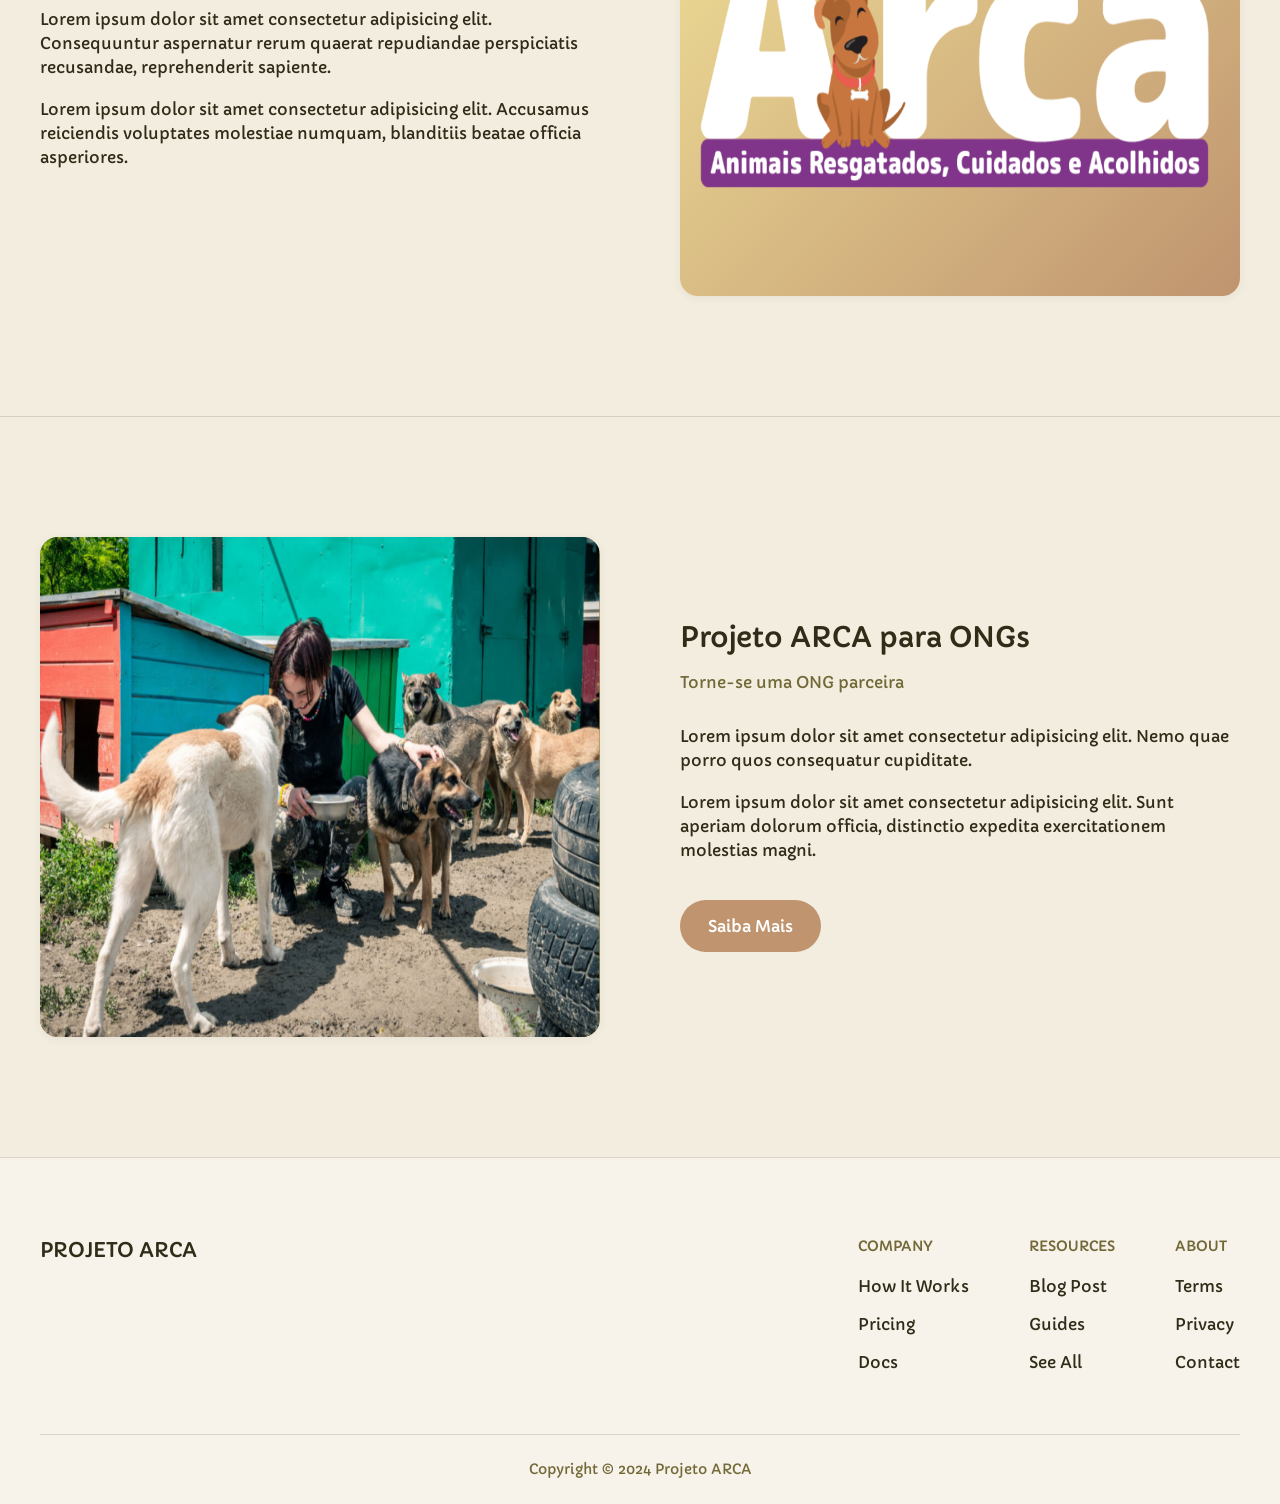
==== commit 75d0ed09: "fix: ajustes nos links e imagem do header" ====
--- a/index.html
+++ b/index.html
@@ -43,7 +43,6 @@
                             <li><a href="./pages/adoption.html">Adoção</a></li>
                             <li><a href="./pages/castration.html">Castração</a></li>
                             <li><a href="./pages/register.html">Registro de Animal</a></li>
-                            <li><a href="#">Ajuda</a></li>
                         </ul>
                     </nav>
 
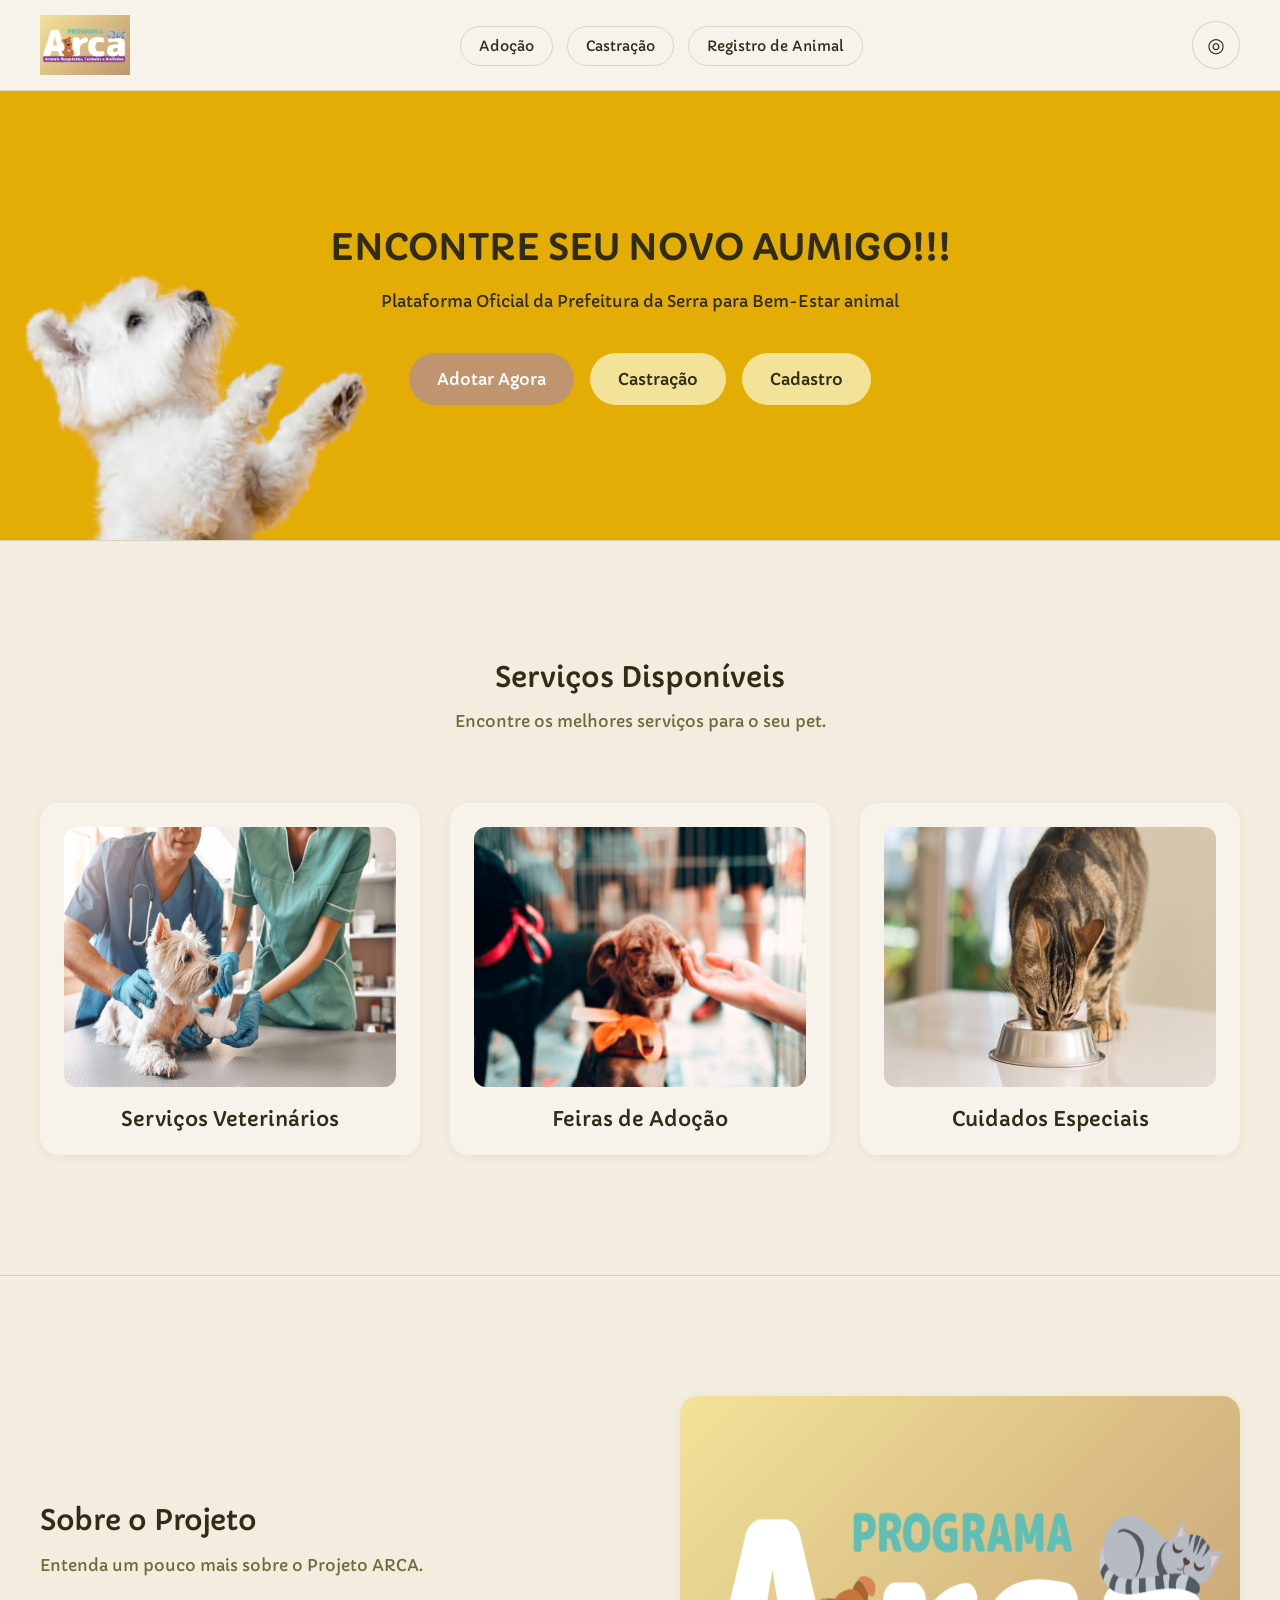
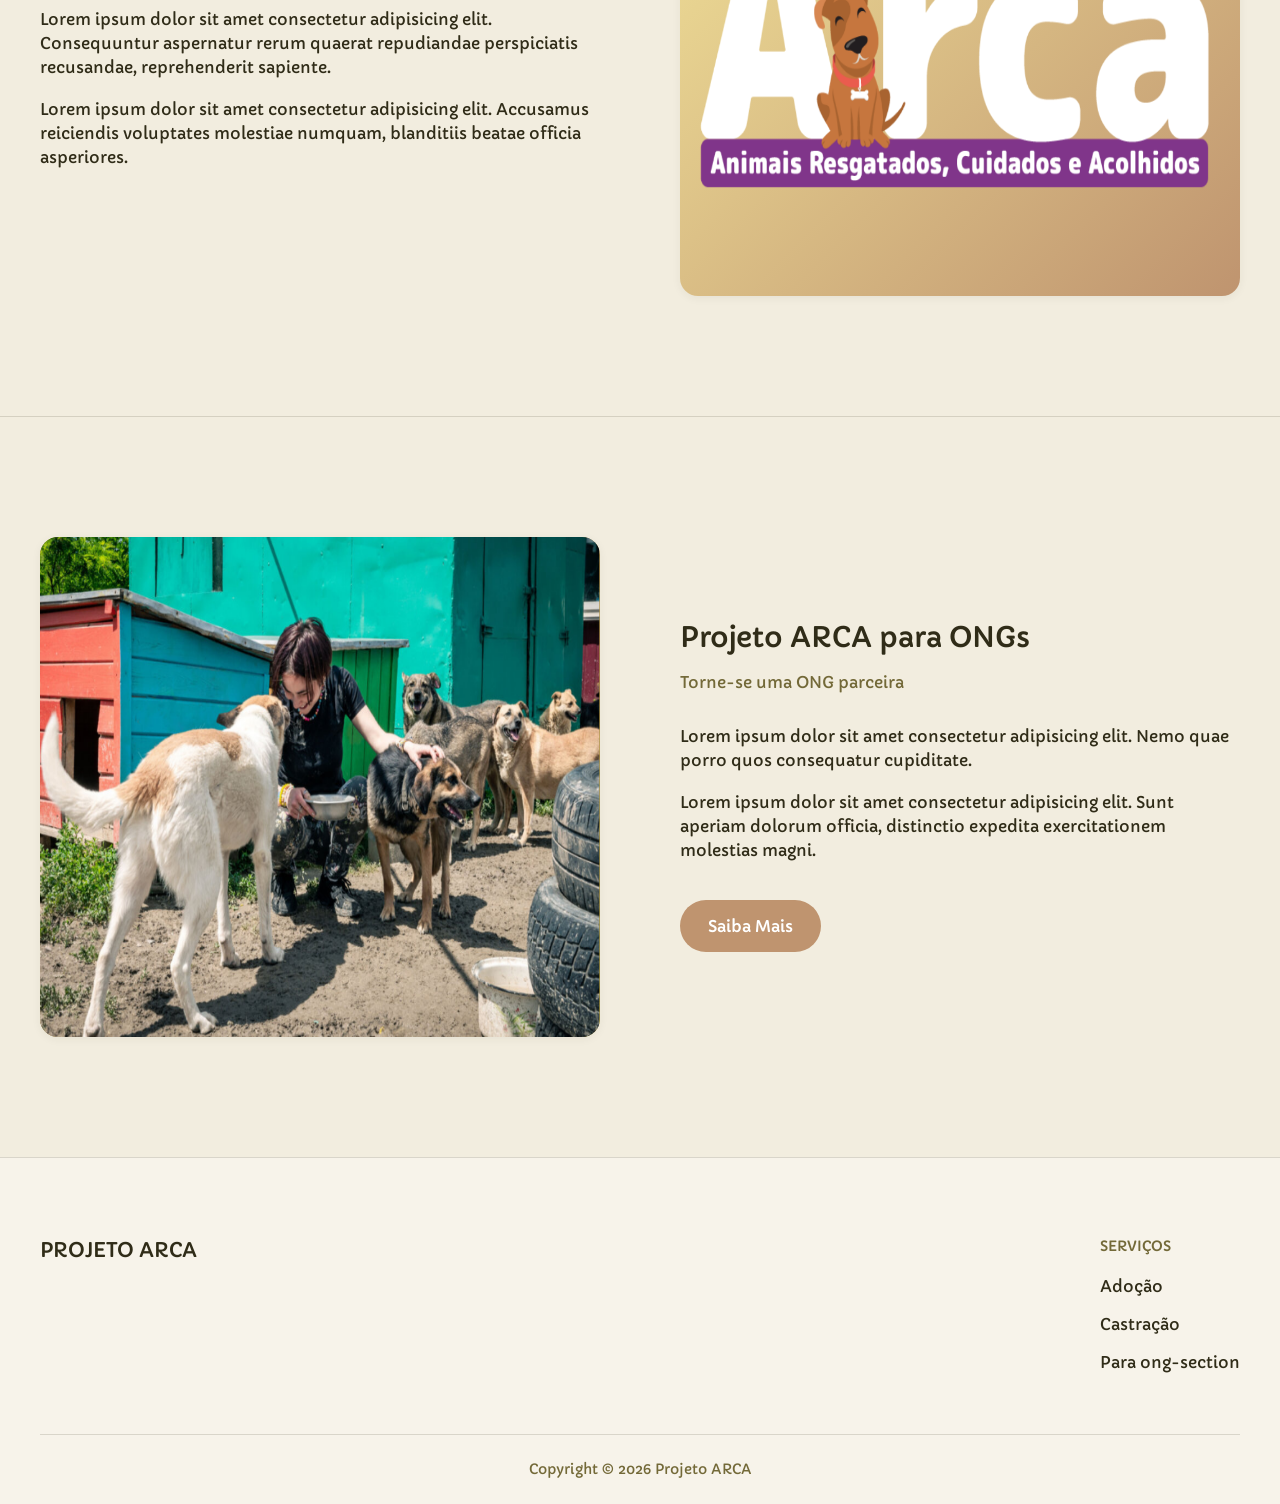
==== commit c59ee7d1: "fix: ajustes no Footer" ====
--- a/index.html
+++ b/index.html
@@ -212,41 +212,21 @@
                     <div class="footer-links">
 
                         <div class="footer-column">
-                            <h4>COMPANY</h4>
+                            <h4>SERVIÇOS</h4>
 
                             <ul>
-                                <li><a href="#">How It Works</a></li>
-                                <li><a href="#">Pricing</a></li>
-                                <li><a href="#">Docs</a></li>
+                                <li><a href="./pages/adoption.html">Adoção</a></li>
+                                <li><a href="./pages/castration.html">Castração</a></li>
+                                <li><a href="./pages/ngo.html">Para ong-section</a></li>
                             </ul>
                         </div>
 
-                        <div class="footer-column">
-                            <h4>RESOURCES</h4>
-
-                            <ul>
-                                <li><a href="#">Blog Post</a></li>
-                                <li><a href="#">Guides</a></li>
-                                <li><a href="#">See All</a></li>
-                            </ul>
-                        </div>
-
-                        <div class="footer-column">
-                            <h4>ABOUT</h4>
-
-                            <ul>
-                                <li><a href="#">Terms</a></li>
-                                <li><a href="#">Privacy</a></li>
-                                <li><a href="#">Contact</a></li>
-                            </ul>
-                        </div>
-
                     </div>
 
                 </div>
 
                 <div class="footer-bottom">
-                    <p>Copyright © 2024 Projeto ARCA</p>
+                    <p>Copyright © 2026 Projeto ARCA</p>
                 </div>
 
             </div>
